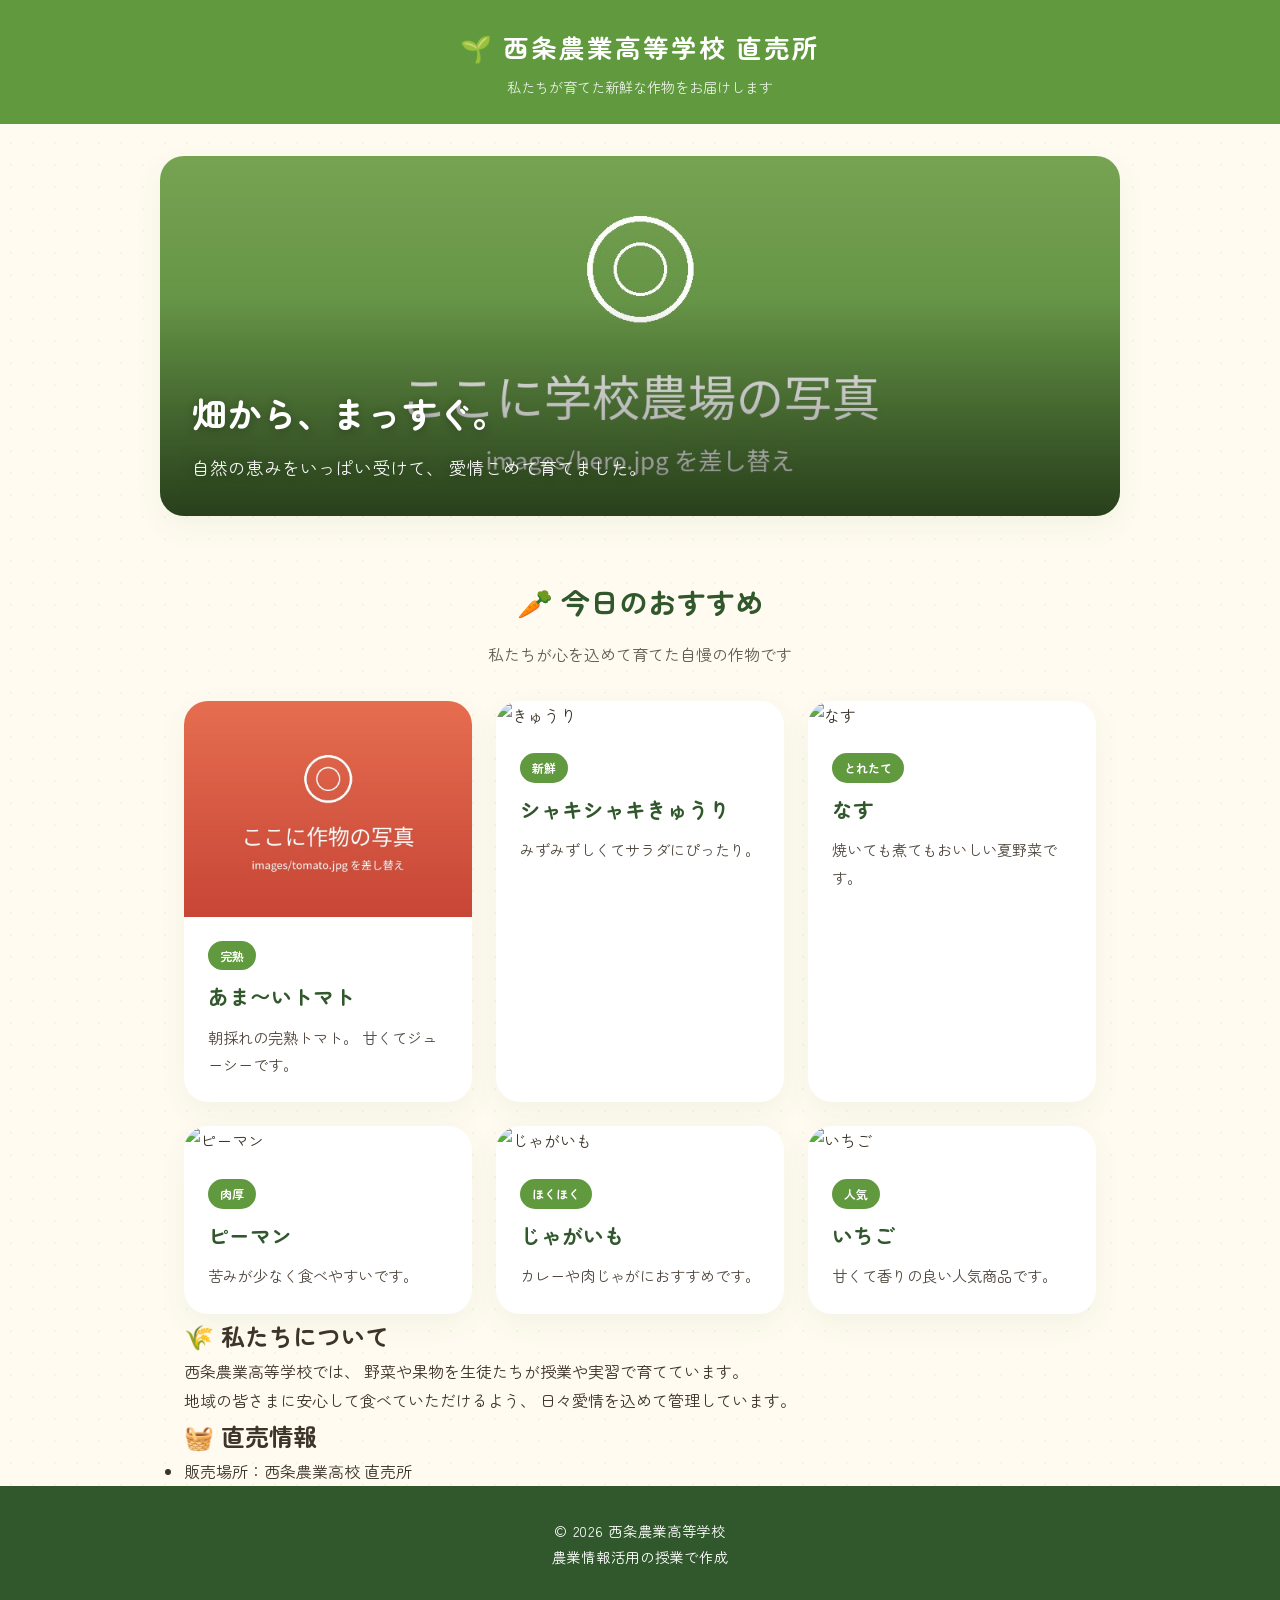
==== index.html @ 85a8e0b4 "Refactor index.html structure and content" ====
<!DOCTYPE html>
<html lang="ja">
<head>
  <meta charset="UTF-8">
  <meta name="viewport" content="width=device-width, initial-scale=1.0">
  <title>西条農業高校 直売所</title>

  <link rel="stylesheet" href="style.css">

  <link rel="preconnect" href="https://fonts.googleapis.com">
  <link rel="preconnect" href="https://fonts.gstatic.com" crossorigin>
  <link href="https://fonts.googleapis.com/css2?family=Zen+Maru+Gothic:wght@400;500;700&display=swap" rel="stylesheet">
</head>

<body>

  <!-- ヘッダー -->
  <header class="site-header">

    <div class="farm-name">
      🌱 西条農業高等学校 直売所
    </div>

    <div class="farm-sub">
      私たちが育てた新鮮な作物をお届けします
    </div>

  </header>

  <!-- ヒーロー画像 -->
  <section class="hero">

    <img src="images/hero.jpg" alt="西条農業高校の農場">

    <div class="hero-text">
      <h1>畑から、まっすぐ。</h1>

      <p>
        自然の恵みをいっぱい受けて、
        愛情こめて育てました。
      </p>
    </div>

  </section>

  <!-- メイン -->
  <main class="container">

    <h2 class="section-title">🥕 今日のおすすめ</h2>

    <p class="lead">
      私たちが心を込めて育てた自慢の作物です
    </p>

    <div class="card-grid">

      <!-- トマト -->
      <a class="card" href="tomato.html">

        <img src="images/tomato.jpg" alt="トマト">

        <div class="card-body">

          <span class="tag">完熟</span>

          <h3>あま〜いトマト</h3>

          <p>
            朝採れの完熟トマト。
            甘くてジューシーです。
          </p>

        </div>

      </a>

      <!-- きゅうり -->
      <a class="card" href="cucumber.html">

        <img src="images/cucumber.jpg" alt="きゅうり">

        <div class="card-body">

          <span class="tag">新鮮</span>

          <h3>シャキシャキきゅうり</h3>

          <p>
            みずみずしくてサラダにぴったり。
          </p>

        </div>

      </a>

      <!-- なす -->
      <a class="card" href="eggplant.html">

        <img src="images/eggplant.jpg" alt="なす">

        <div class="card-body">

          <span class="tag">とれたて</span>

          <h3>なす</h3>

          <p>
            焼いても煮てもおいしい夏野菜です。
          </p>

        </div>

      </a>

      <!-- ピーマン -->
      <a class="card" href="pepper.html">

        <img src="images/pepper.jpg" alt="ピーマン">

        <div class="card-body">

          <span class="tag">肉厚</span>

          <h3>ピーマン</h3>

          <p>
            苦みが少なく食べやすいです。
          </p>

        </div>

      </a>

      <!-- じゃがいも -->
      <a class="card" href="potato.html">

        <img src="images/potato.jpg" alt="じゃがいも">

        <div class="card-body">

          <span class="tag">ほくほく</span>

          <h3>じゃがいも</h3>

          <p>
            カレーや肉じゃがにおすすめです。
          </p>

        </div>

      </a>

      <!-- いちご -->
      <a class="card" href="strawberry.html">

        <img src="images/strawberry.jpg" alt="いちご">

        <div class="card-body">

          <span class="tag">人気</span>

          <h3>いちご</h3>

          <p>
            甘くて香りの良い人気商品です。
          </p>

        </div>

      </a>

    </div>

    <!-- 学校紹介 -->
    <section class="about">

      <h2>🌾 私たちについて</h2>

      <p>
        西条農業高等学校では、
        野菜や果物を生徒たちが授業や実習で育てています。
      </p>

      <p>
        地域の皆さまに安心して食べていただけるよう、
        日々愛情を込めて管理しています。
      </p>

    </section>

    <!-- 直売情報 -->
    <section class="info">

      <h2>🧺 直売情報</h2>

      <ul>
        <li>販売場所：西条農業高校 直売所</li>
      </ul>

    </section>

  </main>

  <!-- フッター -->
  <footer class="site-footer">

    © 2026 西条農業高等学校
    <br>
    農業情報活用の授業で作成

  </footer>

</body>
</html>
---- style.css ----
/* =========================================================
   style.css  ―― サイト全体の見た目を決めるファイル
   👤 担当：デザイン担当（　　　　　　　　）さん

   このファイルを編集すると、サイト全体の色や形が変わります。
   まずは下の「テーマカラー」の色コードを変えてみよう。
   色コードは #RRGGBB の形。https://www.color-sample.com/ などで探せます。
   ========================================================= */

/* ▼ テーマカラー（ここを変えると全ページの色が一気に変わる）✏️ */
:root {
  --color-bg:         #fffbf0;  /* 背景（たまご色・カスタードクリーム） */
  --color-green:      #60993e;  /* メイン（森の木々のような緑） */
  --color-green-dark: #31572c;  /* 濃い緑（深緑） */
  --color-accent:     #e85d04;  /* アクセント（完熟トマト・完熟かぼちゃ） */
  --color-ink:        #3d342a;  /* 文字の色（ビターチョコのような焦げ茶） */
  --color-card:       #ffffff;  /* カードの背景（白） */
  --radius:           24px;     /* 角の丸みを大きくしてさらに可愛く */
  --shadow:           0 10px 30px rgba(49, 87, 44, 0.06); /* 影 */
  --transition:       all 0.3s ease;
}

/* ▼ 全体設定（Google Fonts の Zen Maru Gothic を使用） */
* {
  margin: 0;
  padding: 0;
  box-sizing: border-box;
}

body {
  font-family: "Zen Maru Gothic", sans-serif;
  background-color: var(--color-bg);
  color: var(--color-ink);
  line-height: 1.8;
  /* 背景のドット模様 */
  background-image: radial-gradient(rgba(92,138,58,0.06) 1px, transparent 1px);
  background-size: 22px 22px;
  -webkit-font-smoothing: antialiased; /* 文字をクッキリ滑らかに */
}

img {
  max-width: 100%;
  height: auto;
  display: block;
}

a {
  text-decoration: none;
  color: inherit;
  transition: var(--transition);
}

/* 中身を中央にそろえる共通の箱 */
.container {
  max-width: 960px;
  margin: 0 auto;
  padding: 0 24px; /* スマホでの端の余白を少し確保 */
}

/* =========================================================
   ヘッダー（全ページ共通の上の帯）
   ========================================================= */
.site-header {
  background-color: var(--color-green);
  color: #fff;
  padding: 24px; /* 上下を少し広げてゆったりと */
  text-align: center;
}

.site-header .farm-name {
  font-size: 1.6rem; /* 少し大きく */
  font-weight: 700;
  letter-spacing: 0.08em;
}

.site-header .farm-sub {
  font-size: 0.9rem;
  opacity: 0.85;
  margin-top: 4px;
}

/* =========================================================
   トップページの「ヒーロー」（一番上の大きな写真）
   ========================================================= */
.hero {
  position: relative;
  margin: 32px auto;
  max-width: 960px;
  border-radius: var(--radius);
  overflow: hidden;
  box-shadow: var(--shadow);
}

/* 画像の上にうっすら暗いグラデーションを重ねて文字を読みやすくする */
.hero::after {
  content: "";
  position: absolute;
  top: 0;
  left: 0;
  width: 100%;
  height: 100%;
  background: linear-gradient(transparent 40%, rgba(0, 0, 0, 0.5));
  pointer-events: none;
}

.hero img {
  width: 100%;
  height: 360px; /* 少し高くしてダイナミックに */
  object-fit: cover;
}

.hero .hero-text {
  position: absolute;
  left: 32px;
  bottom: 32px;
  color: #fff;
  z-index: 1; /* グラデーションより手前に */
  text-shadow: 0 2px 10px rgba(0, 0, 0, 0.3);
}

.hero .hero-text h1 {
  font-size: 2.2rem;
  font-weight: 700;
}

.hero .hero-text p {
  font-size: 1.1rem;
  margin-top: 8px;
  opacity: 0.95;
}

/* =========================================================
   セクションの見出し・導入文
   ========================================================= */
.section-title {
  text-align: center;
  color: var(--color-green-dark);
  font-size: 1.8rem;
  font-weight: 700;
  margin-top: 60px;
  margin-bottom: 12px;
  display: flex;
  align-items: center;
  justify-content: center;
  gap: 8px;
}

.lead {
  text-align: center;
  color: var(--color-ink);
  opacity: 0.8;
  margin-bottom: 32px;
  font-size: 1rem;
}

/* =========================================================
   農産物のカードグリッド（ここから新しく追加）
   ========================================================= */
.products-section {
  margin-bottom: 60px;
}

.card-grid {
  display: grid;
  grid-template-columns: repeat(auto-fit, minmax(280px, 1fr));
  gap: 24px;
}

.card {
  background-color: var(--color-card);
  border-radius: var(--radius);
  overflow: hidden;
  box-shadow: var(--shadow);
  display: flex;
  flex-direction: column;
}

/* マウスを乗せたらフワッと浮き上がって、画像が少し大きくなる */
.card:hover {
  transform: translateY(-6px);
  box-shadow: 0 15px 35px rgba(49, 87, 44, 0.12);
}

.card-img-wrapper {
  height: 200px;
  overflow: hidden;
  background-color: #e2e8f0;
}

.card-img-wrapper img {
  width: 100%;
  height: 100%;
  object-fit: cover;
  transition: var(--transition);
}

.card:hover .card-img-wrapper img {
  transform: scale(1.05);
}

.card-body {
  padding: 24px;
  display: flex;
  flex-direction: column;
  flex-grow: 1;
}

.card-body h3 {
  font-size: 1.3rem;
  color: var(--color-green-dark);
  margin: 8px 0;
  font-weight: 700;
}

.card-body p {
  font-size: 0.95rem;
  color: var(--color-ink);
  opacity: 0.9;
  flex-grow: 1;
}

/* タグ（人気商品・朝採れ・数量限定） */
.tag {
  display: inline-block;
  align-self: flex-start;
  padding: 4px 12px;
  font-size: 0.75rem;
  font-weight: 700;
  border-radius: 50px;
  color: #fff;
  background-color: var(--color-green);
}

/* 特定のタグの色を変えたい場合の設定 */
.tag-popular { background-color: var(--color-accent); }
.tag-fresh { background-color: #2a9d8f; }
.tag-limited { background-color: #e9c46a; color: #3d342a; }

/* =========================================================
   学校紹介セクション
   ========================================================= */
.about-section {
  background-color: var(--color-card);
  padding: 40px;
  border-radius: var(--radius);
  box-shadow: var(--shadow);
  margin-bottom: 60px;
  border: 2px solid rgba(96, 153, 62, 0.15); /* うっすら緑の枠線 */
}

.about-content p {
  margin-bottom: 16px;
  font-size: 1.05rem;
}

.about-content p:last-child {
  margin-bottom: 0;
}

/* =========================================================
   お知らせセクション
   ========================================================= */
.news-section {
  margin-bottom: 80px;
}

.news-list {
  list-style: none;
  background-color: var(--color-card);
  border-radius: var(--radius);
  padding: 8px 24px;
  box-shadow: var(--shadow);
}

.news-list li {
  padding: 16px 0;
  border-bottom: 1px dashed rgba(92,138,58,0.2);
  display: flex;
  align-items: center;
}

.news-list li:last-child {
  border-bottom: none;
}

.news-date {
  font-weight: 700;
  color: var(--color-green);
  margin-right: 24px;
  min-width: 100px;
}

/* =========================================================
   フッター（一番下の帯）
   ========================================================= */
.site-footer {
  background-color: var(--color-green-dark);
  color: #fff;
  text-align: center;
  padding: 32px 24px;
  font-size: 0.9rem;
  letter-spacing: 0.05em;
}

/* =========================================================
   スマートフォン用の表示調整（レスポンシブ）
   ========================================================= */
@media (max-width: 768px) {
  .container {
    padding: 0 16px;
  }
  
  .hero {
    margin: 16px;
    border-radius: 16px;
  }
  
  .hero img {
    height: 240px; /* スマホでは写真を少し低く */
  }
  
  .hero .hero-text {
    left: 20px;
    bottom: 20px;
  }
  
  .hero .hero-text h1 {
    font-size: 1.5rem;
  }
  
  .hero .hero-text p {
    font-size: 0.9rem;
  }

  .section-title {
    font-size: 1.5rem;
    margin-top: 40px;
  }

  .about-section {
    padding: 24px;
    margin-left: 16px;
    margin-right: 16px;
  }

  .news-list {
    margin-left: 16px;
    margin-right: 16px;
  }

  .news-list li {
    flex-direction: column;
    align-items: flex-start;
    gap: 4px;
  }
}
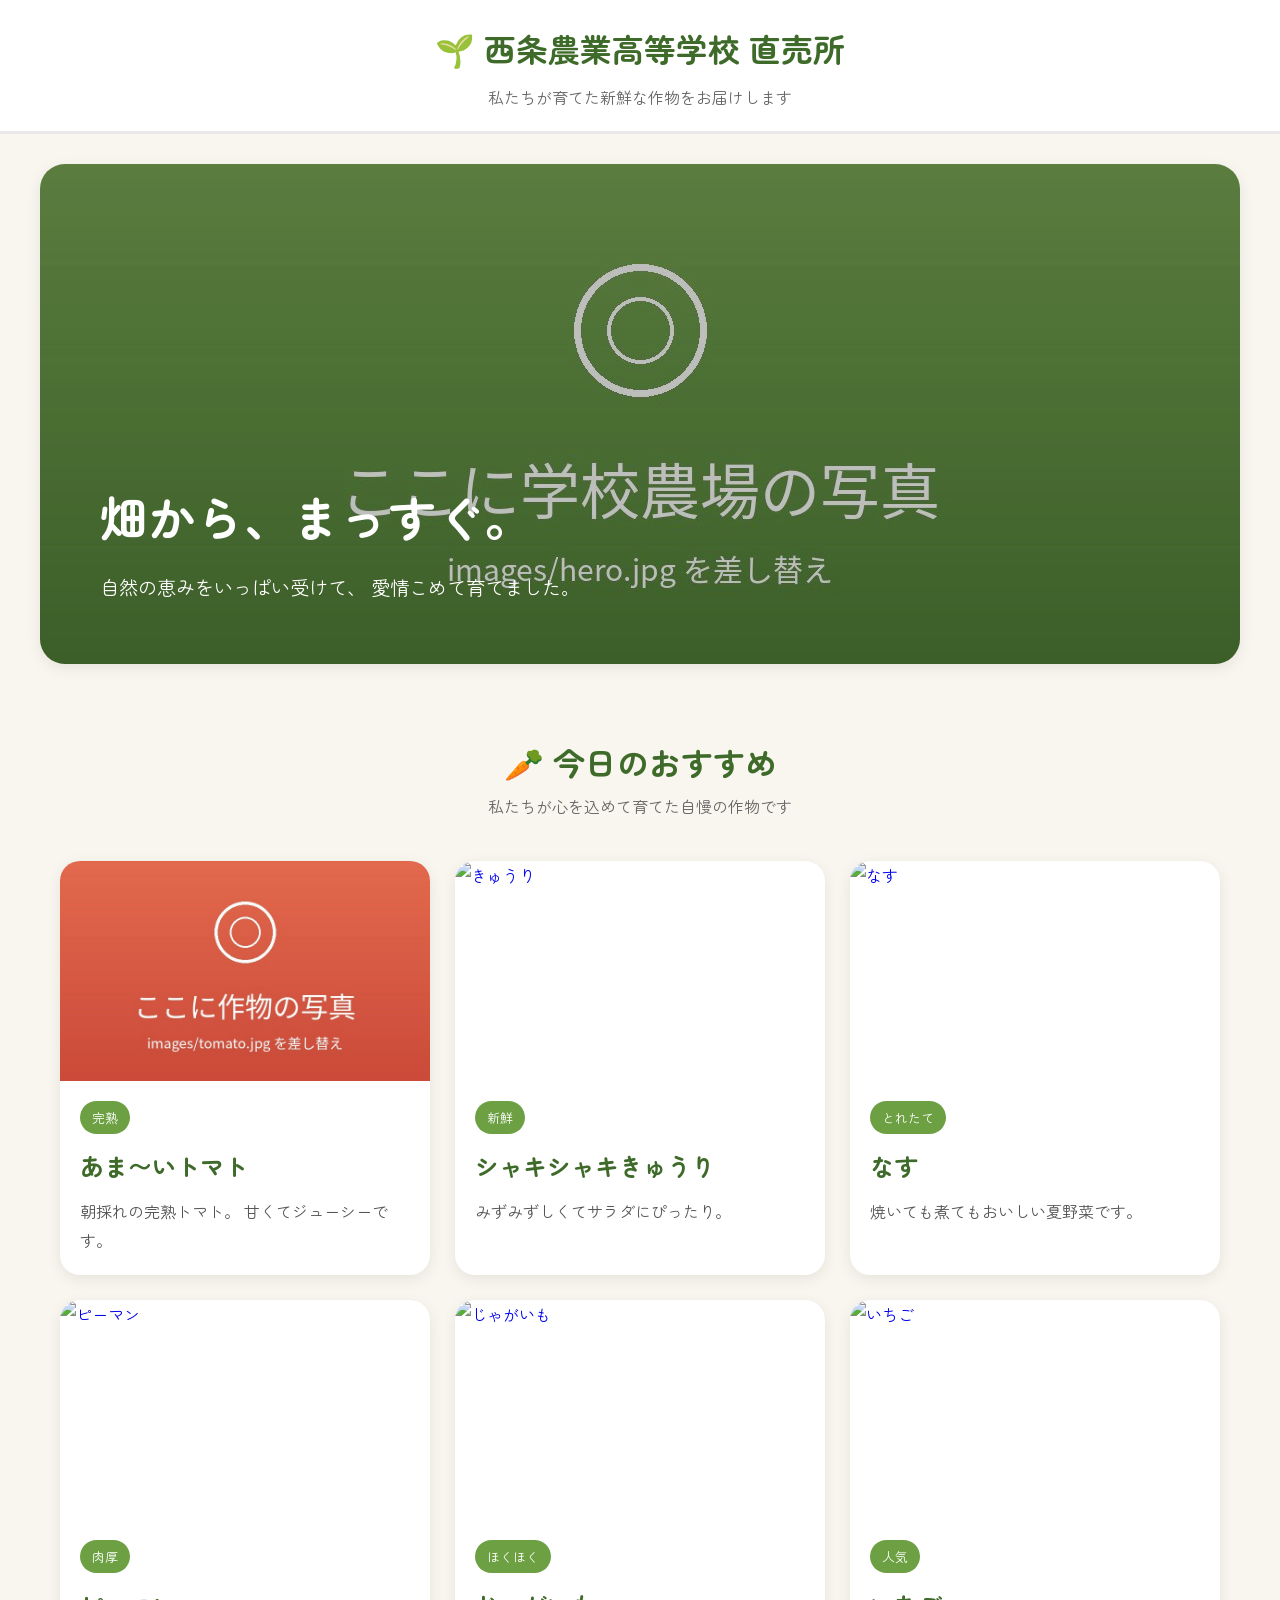
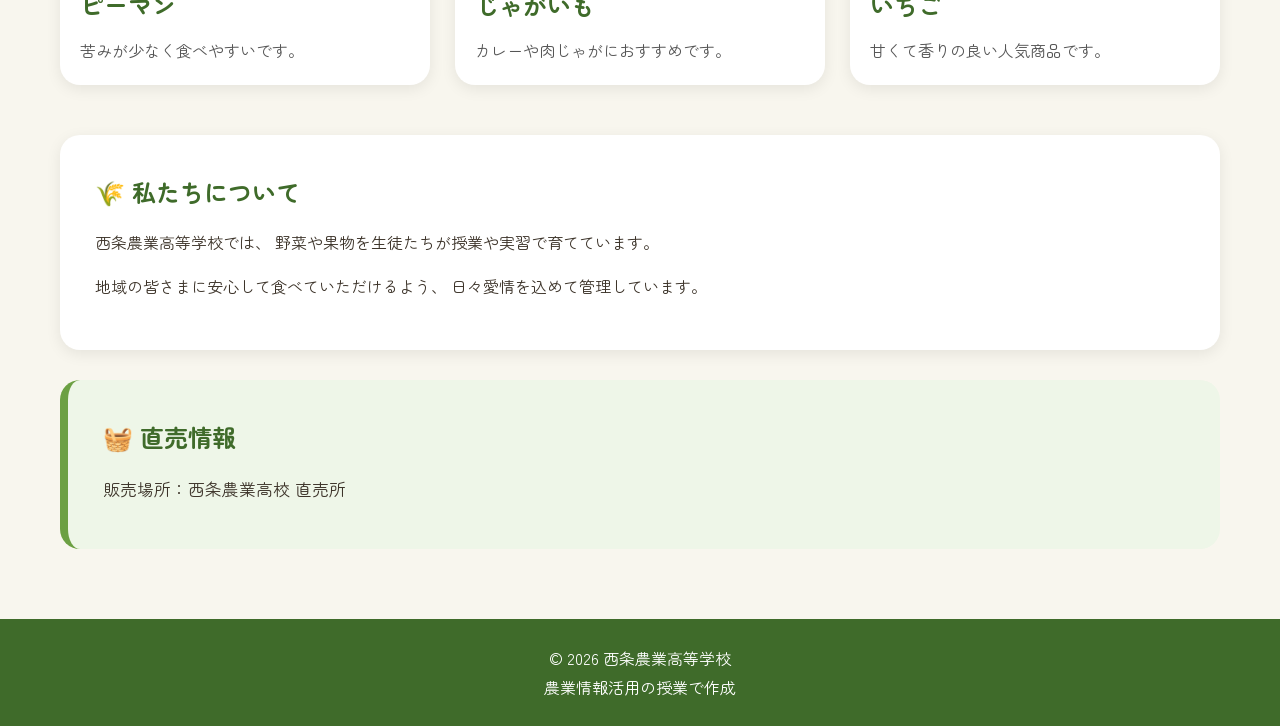
==== commit 5a07039d: "Update index.html" ====
--- a/index.html
+++ b/index.html
@@ -77,7 +77,7 @@
       <!-- きゅうり -->
       <a class="card" href="cucumber.html">
 
-        <img src="images/cucumber.jpg" alt="きゅうり">
+        <img src="images/360_F_128432315_xpfo5j64y8rA6wfZYfwSVcJG9TXEHGc4" alt="きゅうり">
 
         <div class="card-body">
 
--- a/style.css
+++ b/style.css
@@ -1,356 +1,317 @@
-/* =========================================================
-   style.css  ―― サイト全体の見た目を決めるファイル
-   👤 担当：デザイン担当（　　　　　　　　）さん
-
-   このファイルを編集すると、サイト全体の色や形が変わります。
-   まずは下の「テーマカラー」の色コードを変えてみよう。
-   色コードは #RRGGBB の形。https://www.color-sample.com/ などで探せます。
-   ========================================================= */
-
-/* ▼ テーマカラー（ここを変えると全ページの色が一気に変わる）✏️ */
-:root {
-  --color-bg:         #fffbf0;  /* 背景（たまご色・カスタードクリーム） */
-  --color-green:      #60993e;  /* メイン（森の木々のような緑） */
-  --color-green-dark: #31572c;  /* 濃い緑（深緑） */
-  --color-accent:     #e85d04;  /* アクセント（完熟トマト・完熟かぼちゃ） */
-  --color-ink:        #3d342a;  /* 文字の色（ビターチョコのような焦げ茶） */
-  --color-card:       #ffffff;  /* カードの背景（白） */
-  --radius:           24px;     /* 角の丸みを大きくしてさらに可愛く */
-  --shadow:           0 10px 30px rgba(49, 87, 44, 0.06); /* 影 */
-  --transition:       all 0.3s ease;
-}
-
-/* ▼ 全体設定（Google Fonts の Zen Maru Gothic を使用） */
-* {
-  margin: 0;
-  padding: 0;
-  box-sizing: border-box;
-}
-
-body {
-  font-family: "Zen Maru Gothic", sans-serif;
-  background-color: var(--color-bg);
-  color: var(--color-ink);
-  line-height: 1.8;
-  /* 背景のドット模様 */
-  background-image: radial-gradient(rgba(92,138,58,0.06) 1px, transparent 1px);
-  background-size: 22px 22px;
-  -webkit-font-smoothing: antialiased; /* 文字をクッキリ滑らかに */
-}
-
-img {
-  max-width: 100%;
-  height: auto;
-  display: block;
-}
-
-a {
-  text-decoration: none;
-  color: inherit;
-  transition: var(--transition);
-}
-
-/* 中身を中央にそろえる共通の箱 */
-.container {
-  max-width: 960px;
-  margin: 0 auto;
-  padding: 0 24px; /* スマホでの端の余白を少し確保 */
-}
-
-/* =========================================================
-   ヘッダー（全ページ共通の上の帯）
-   ========================================================= */
-.site-header {
-  background-color: var(--color-green);
-  color: #fff;
-  padding: 24px; /* 上下を少し広げてゆったりと */
-  text-align: center;
-}
-
-.site-header .farm-name {
-  font-size: 1.6rem; /* 少し大きく */
-  font-weight: 700;
-  letter-spacing: 0.08em;
-}
-
-.site-header .farm-sub {
-  font-size: 0.9rem;
-  opacity: 0.85;
-  margin-top: 4px;
-}
-
-/* =========================================================
-   トップページの「ヒーロー」（一番上の大きな写真）
-   ========================================================= */
-.hero {
-  position: relative;
-  margin: 32px auto;
-  max-width: 960px;
-  border-radius: var(--radius);
-  overflow: hidden;
-  box-shadow: var(--shadow);
-}
-
-/* 画像の上にうっすら暗いグラデーションを重ねて文字を読みやすくする */
-.hero::after {
-  content: "";
-  position: absolute;
-  top: 0;
-  left: 0;
-  width: 100%;
-  height: 100%;
-  background: linear-gradient(transparent 40%, rgba(0, 0, 0, 0.5));
-  pointer-events: none;
-}
-
-.hero img {
-  width: 100%;
-  height: 360px; /* 少し高くしてダイナミックに */
-  object-fit: cover;
-}
-
-.hero .hero-text {
-  position: absolute;
-  left: 32px;
-  bottom: 32px;
-  color: #fff;
-  z-index: 1; /* グラデーションより手前に */
-  text-shadow: 0 2px 10px rgba(0, 0, 0, 0.3);
-}
-
-.hero .hero-text h1 {
-  font-size: 2.2rem;
-  font-weight: 700;
-}
-
-.hero .hero-text p {
-  font-size: 1.1rem;
-  margin-top: 8px;
-  opacity: 0.95;
-}
-
-/* =========================================================
-   セクションの見出し・導入文
-   ========================================================= */
-.section-title {
-  text-align: center;
-  color: var(--color-green-dark);
-  font-size: 1.8rem;
-  font-weight: 700;
-  margin-top: 60px;
-  margin-bottom: 12px;
-  display: flex;
-  align-items: center;
-  justify-content: center;
-  gap: 8px;
-}
-
-.lead {
-  text-align: center;
-  color: var(--color-ink);
-  opacity: 0.8;
-  margin-bottom: 32px;
-  font-size: 1rem;
-}
-
-/* =========================================================
-   農産物のカードグリッド（ここから新しく追加）
-   ========================================================= */
-.products-section {
-  margin-bottom: 60px;
-}
-
-.card-grid {
-  display: grid;
-  grid-template-columns: repeat(auto-fit, minmax(280px, 1fr));
-  gap: 24px;
-}
-
-.card {
-  background-color: var(--color-card);
-  border-radius: var(--radius);
-  overflow: hidden;
-  box-shadow: var(--shadow);
-  display: flex;
-  flex-direction: column;
-}
-
-/* マウスを乗せたらフワッと浮き上がって、画像が少し大きくなる */
-.card:hover {
-  transform: translateY(-6px);
-  box-shadow: 0 15px 35px rgba(49, 87, 44, 0.12);
-}
-
-.card-img-wrapper {
-  height: 200px;
-  overflow: hidden;
-  background-color: #e2e8f0;
-}
-
-.card-img-wrapper img {
-  width: 100%;
-  height: 100%;
-  object-fit: cover;
-  transition: var(--transition);
-}
-
-.card:hover .card-img-wrapper img {
-  transform: scale(1.05);
-}
-
-.card-body {
-  padding: 24px;
-  display: flex;
-  flex-direction: column;
-  flex-grow: 1;
-}
-
-.card-body h3 {
-  font-size: 1.3rem;
-  color: var(--color-green-dark);
-  margin: 8px 0;
-  font-weight: 700;
-}
-
-.card-body p {
-  font-size: 0.95rem;
-  color: var(--color-ink);
-  opacity: 0.9;
-  flex-grow: 1;
-}
-
-/* タグ（人気商品・朝採れ・数量限定） */
-.tag {
-  display: inline-block;
-  align-self: flex-start;
-  padding: 4px 12px;
-  font-size: 0.75rem;
-  font-weight: 700;
-  border-radius: 50px;
-  color: #fff;
-  background-color: var(--color-green);
-}
-
-/* 特定のタグの色を変えたい場合の設定 */
-.tag-popular { background-color: var(--color-accent); }
-.tag-fresh { background-color: #2a9d8f; }
-.tag-limited { background-color: #e9c46a; color: #3d342a; }
-
-/* =========================================================
-   学校紹介セクション
-   ========================================================= */
-.about-section {
-  background-color: var(--color-card);
-  padding: 40px;
-  border-radius: var(--radius);
-  box-shadow: var(--shadow);
-  margin-bottom: 60px;
-  border: 2px solid rgba(96, 153, 62, 0.15); /* うっすら緑の枠線 */
-}
-
-.about-content p {
-  margin-bottom: 16px;
-  font-size: 1.05rem;
-}
-
-.about-content p:last-child {
-  margin-bottom: 0;
-}
-
-/* =========================================================
-   お知らせセクション
-   ========================================================= */
-.news-section {
-  margin-bottom: 80px;
-}
-
-.news-list {
-  list-style: none;
-  background-color: var(--color-card);
-  border-radius: var(--radius);
-  padding: 8px 24px;
-  box-shadow: var(--shadow);
-}
-
-.news-list li {
-  padding: 16px 0;
-  border-bottom: 1px dashed rgba(92,138,58,0.2);
-  display: flex;
-  align-items: center;
-}
-
-.news-list li:last-child {
-  border-bottom: none;
-}
-
-.news-date {
-  font-weight: 700;
-  color: var(--color-green);
-  margin-right: 24px;
-  min-width: 100px;
-}
-
-/* =========================================================
-   フッター（一番下の帯）
-   ========================================================= */
-.site-footer {
-  background-color: var(--color-green-dark);
-  color: #fff;
-  text-align: center;
-  padding: 32px 24px;
-  font-size: 0.9rem;
-  letter-spacing: 0.05em;
-}
-
-/* =========================================================
-   スマートフォン用の表示調整（レスポンシブ）
-   ========================================================= */
-@media (max-width: 768px) {
-  .container {
-    padding: 0 16px;
-  }
-  
-  .hero {
-    margin: 16px;
-    border-radius: 16px;
-  }
-  
-  .hero img {
-    height: 240px; /* スマホでは写真を少し低く */
-  }
-  
-  .hero .hero-text {
-    left: 20px;
-    bottom: 20px;
-  }
-  
-  .hero .hero-text h1 {
-    font-size: 1.5rem;
-  }
-  
-  .hero .hero-text p {
-    font-size: 0.9rem;
-  }
-
-  .section-title {
-    font-size: 1.5rem;
-    margin-top: 40px;
-  }
-
-  .about-section {
-    padding: 24px;
-    margin-left: 16px;
-    margin-right: 16px;
-  }
-
-  .news-list {
-    margin-left: 16px;
-    margin-right: 16px;
-  }
-
-  .news-list li {
-    flex-direction: column;
-    align-items: flex-start;
-    gap: 4px;
-  }
-}
+/* ==================================================
+   西条農業高校 直売所
+================================================== */
+
+:root{
+  --green:#6ca043;
+  --dark-green:#3f6b2a;
+  --light:#f8f6ee;
+  --card:#ffffff;
+  --accent:#f4f0e2;
+
+  --radius:20px;
+  --shadow:0 4px 15px rgba(0,0,0,.08);
+}
+
+*{
+  margin:0;
+  padding:0;
+  box-sizing:border-box;
+}
+
+body{
+  font-family:"Zen Maru Gothic",sans-serif;
+  background:var(--light);
+  color:#3d342a;
+  line-height:1.8;
+}
+
+img{
+  max-width:100%;
+  display:block;
+}
+
+a{
+  text-decoration:none;
+}
+
+/* ==================================================
+   ヘッダー
+================================================== */
+
+.site-header{
+  background:white;
+  text-align:center;
+  padding:20px;
+  border-bottom:3px solid #e8e8e8;
+}
+
+.farm-name{
+  font-size:2rem;
+  font-weight:700;
+  color:var(--dark-green);
+}
+
+.farm-sub{
+  margin-top:5px;
+  color:#666;
+}
+
+/* ==================================================
+   ヒーロー
+================================================== */
+
+.hero{
+  position:relative;
+  max-width:1200px;
+  margin:30px auto;
+  border-radius:25px;
+  overflow:hidden;
+  box-shadow:var(--shadow);
+}
+
+.hero img{
+  width:100%;
+  height:500px;
+  object-fit:cover;
+}
+
+.hero::before{
+  content:"";
+  position:absolute;
+  inset:0;
+  background:rgba(0,0,0,.25);
+}
+
+.hero-text{
+  position:absolute;
+  left:60px;
+  bottom:60px;
+  color:white;
+  z-index:2;
+}
+
+.hero-text h1{
+  font-size:3rem;
+  margin-bottom:10px;
+}
+
+.hero-text p{
+  font-size:1.2rem;
+}
+
+/* ==================================================
+   共通
+================================================== */
+
+.container{
+  max-width:1200px;
+  margin:auto;
+  padding:20px;
+}
+
+.section-title{
+  text-align:center;
+  color:var(--dark-green);
+  font-size:2rem;
+  margin-top:20px;
+}
+
+.lead{
+  text-align:center;
+  margin-bottom:40px;
+  color:#666;
+}
+
+/* ==================================================
+   カード
+================================================== */
+
+.card-grid{
+  display:grid;
+  grid-template-columns:repeat(auto-fit,minmax(300px,1fr));
+  gap:25px;
+}
+
+.card{
+  background:var(--card);
+  border-radius:20px;
+  overflow:hidden;
+  box-shadow:var(--shadow);
+  transition:.3s;
+}
+
+.card:hover{
+  transform:translateY(-6px);
+}
+
+.card img{
+  height:220px;
+  width:100%;
+  object-fit:cover;
+}
+
+.card-body{
+  padding:20px;
+}
+
+.tag{
+  display:inline-block;
+  background:var(--green);
+  color:white;
+  padding:5px 12px;
+  border-radius:30px;
+  font-size:.8rem;
+  margin-bottom:10px;
+}
+
+.card h3{
+  color:var(--dark-green);
+  font-size:1.5rem;
+  margin-bottom:10px;
+}
+
+.card p{
+  color:#555;
+}
+
+/* ==================================================
+   学校紹介
+================================================== */
+
+.about{
+  background:white;
+  margin-top:50px;
+  padding:35px;
+  border-radius:20px;
+  box-shadow:var(--shadow);
+}
+
+.about h2{
+  color:var(--dark-green);
+  margin-bottom:15px;
+}
+
+.about p{
+  margin-bottom:15px;
+}
+
+/* ==================================================
+   直売情報
+================================================== */
+
+.info{
+  background:#eef6e8;
+  margin-top:30px;
+  padding:35px;
+  border-radius:20px;
+  border-left:8px solid var(--green);
+}
+
+.info h2{
+  color:var(--dark-green);
+  margin-bottom:15px;
+}
+
+.info ul{
+  list-style:none;
+}
+
+.info li{
+  margin-bottom:10px;
+  font-size:1.05rem;
+}
+
+/* ==================================================
+   野菜紹介ページ
+================================================== */
+
+.product{
+  background:white;
+  padding:40px;
+  margin:40px auto;
+  border-radius:20px;
+  box-shadow:var(--shadow);
+}
+
+.product img{
+  width:100%;
+  max-height:500px;
+  object-fit:cover;
+  border-radius:15px;
+  margin-bottom:20px;
+}
+
+.product h1{
+  color:var(--dark-green);
+  margin-bottom:15px;
+}
+
+.product h2{
+  color:var(--green);
+  margin-top:25px;
+  margin-bottom:10px;
+}
+
+.product ul{
+  margin-left:25px;
+}
+
+.product li{
+  margin-bottom:5px;
+}
+
+.back-btn{
+  display:inline-block;
+  margin-top:25px;
+  background:var(--green);
+  color:white;
+  padding:12px 20px;
+  border-radius:10px;
+  transition:.3s;
+}
+
+.back-btn:hover{
+  background:var(--dark-green);
+}
+
+/* ==================================================
+   フッター
+================================================== */
+
+.site-footer{
+  background:var(--dark-green);
+  color:white;
+  text-align:center;
+  padding:25px;
+  margin-top:50px;
+}
+
+/* ==================================================
+   スマホ
+================================================== */
+
+@media(max-width:768px){
+
+  .hero img{
+    height:300px;
+  }
+
+  .hero-text{
+    left:20px;
+    bottom:20px;
+  }
+
+  .hero-text h1{
+    font-size:2rem;
+  }
+
+  .farm-name{
+    font-size:1.5rem;
+  }
+
+  .product{
+    padding:20px;
+  }
+
+}
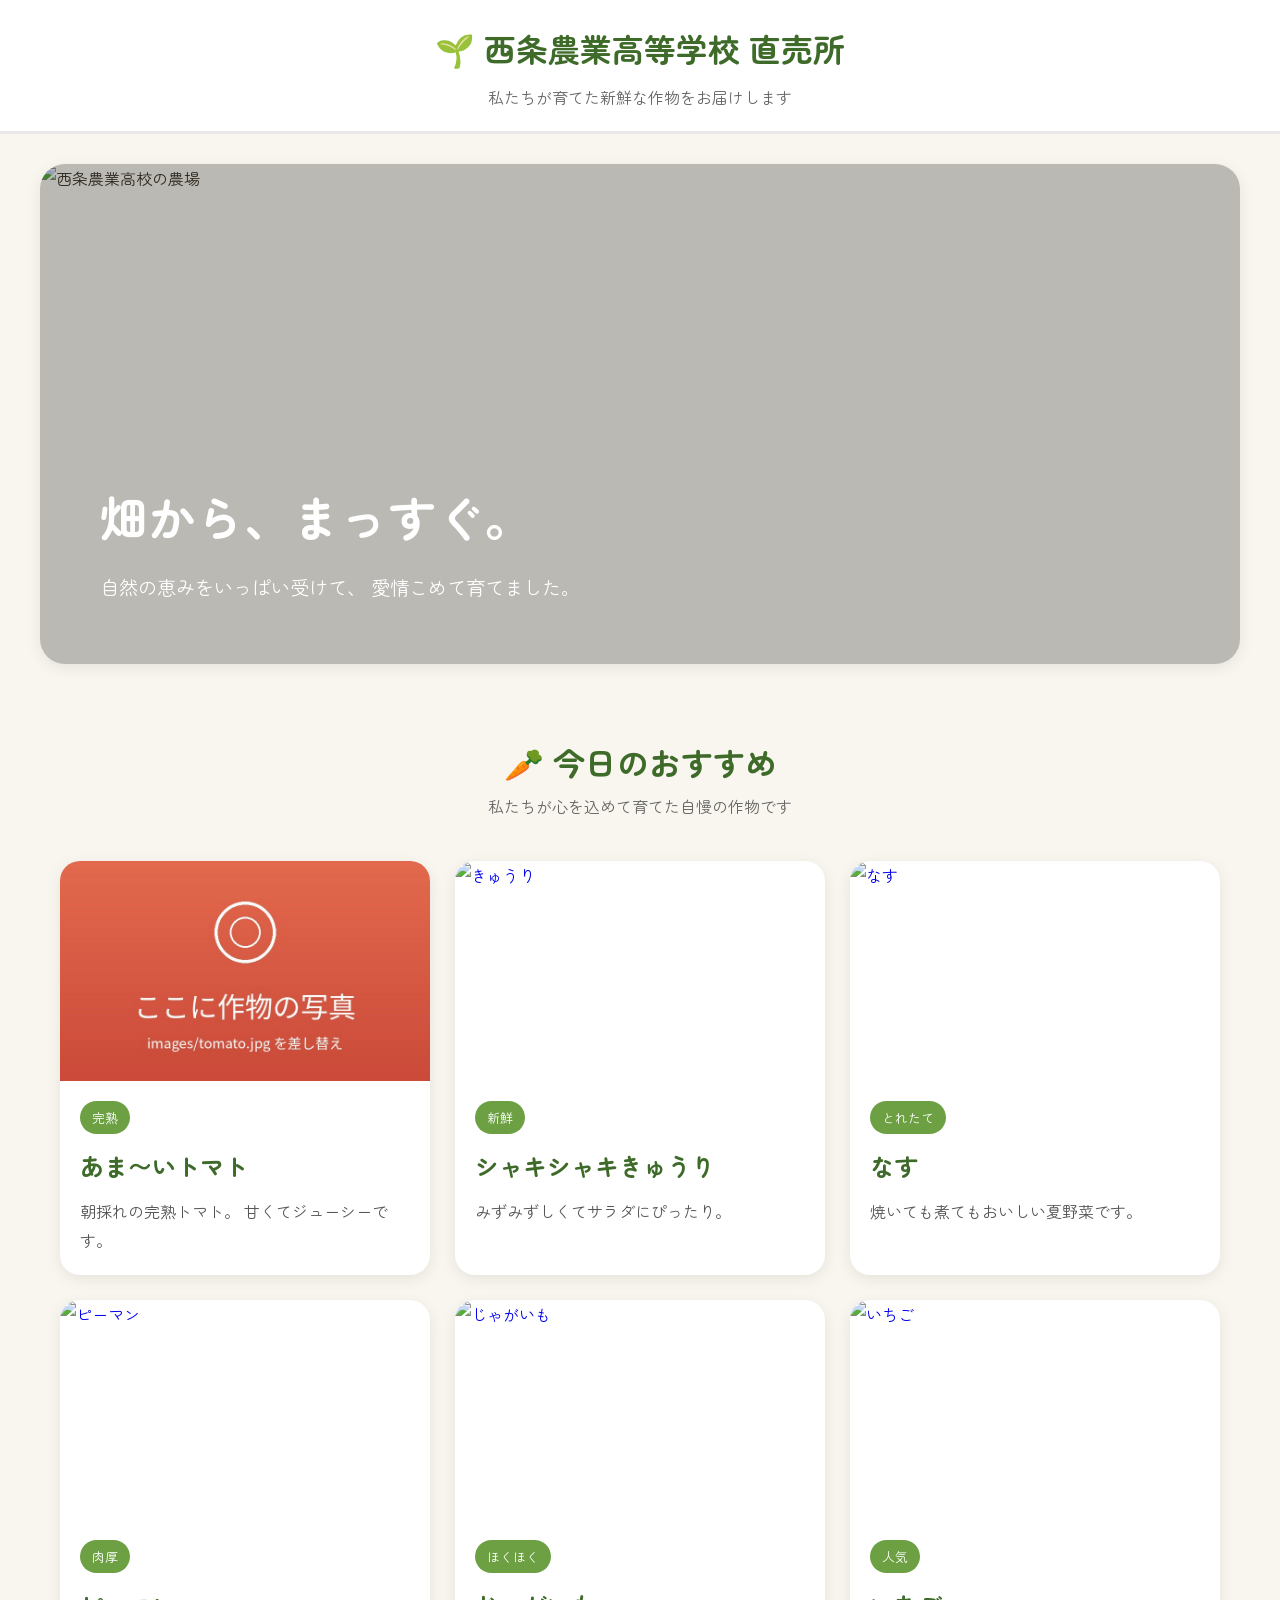
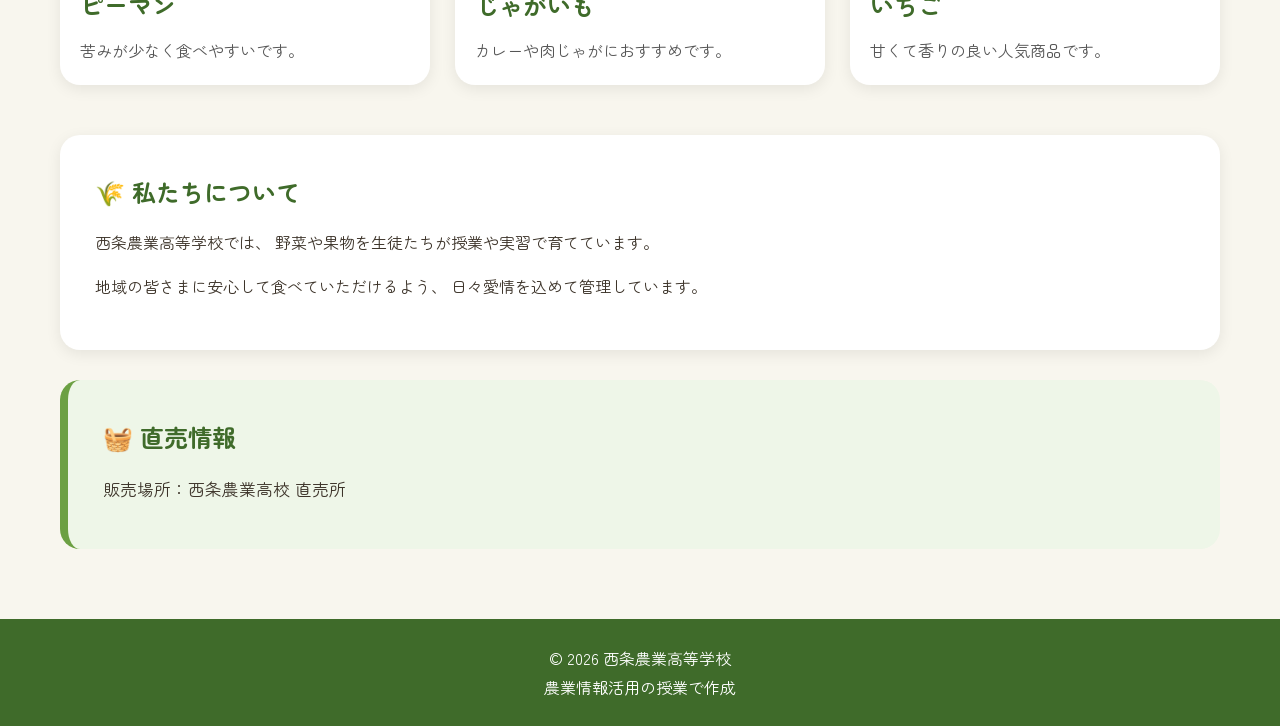
==== commit dc011f95: "Update hero image source in index.html" ====
--- a/index.html
+++ b/index.html
@@ -30,7 +30,7 @@
   <!-- ヒーロー画像 -->
   <section class="hero">
 
-    <img src="images/hero.jpg" alt="西条農業高校の農場">
+    <img src="https://pbs.twimg.com/profile_images/1183914312215093248/q272apUn.jpg" alt="西条農業高校の農場">
 
     <div class="hero-text">
       <h1>畑から、まっすぐ。</h1>
@@ -77,7 +77,7 @@
       <!-- きゅうり -->
       <a class="card" href="cucumber.html">
 
-        <img src="images/360_F_128432315_xpfo5j64y8rA6wfZYfwSVcJG9TXEHGc4" alt="きゅうり">
+       <img src="360_F_128432315_xpfo5j64y8rA6wfZYfwSVcJG9TXEHGc4.jpg" alt="きゅうり">
 
         <div class="card-body">
 
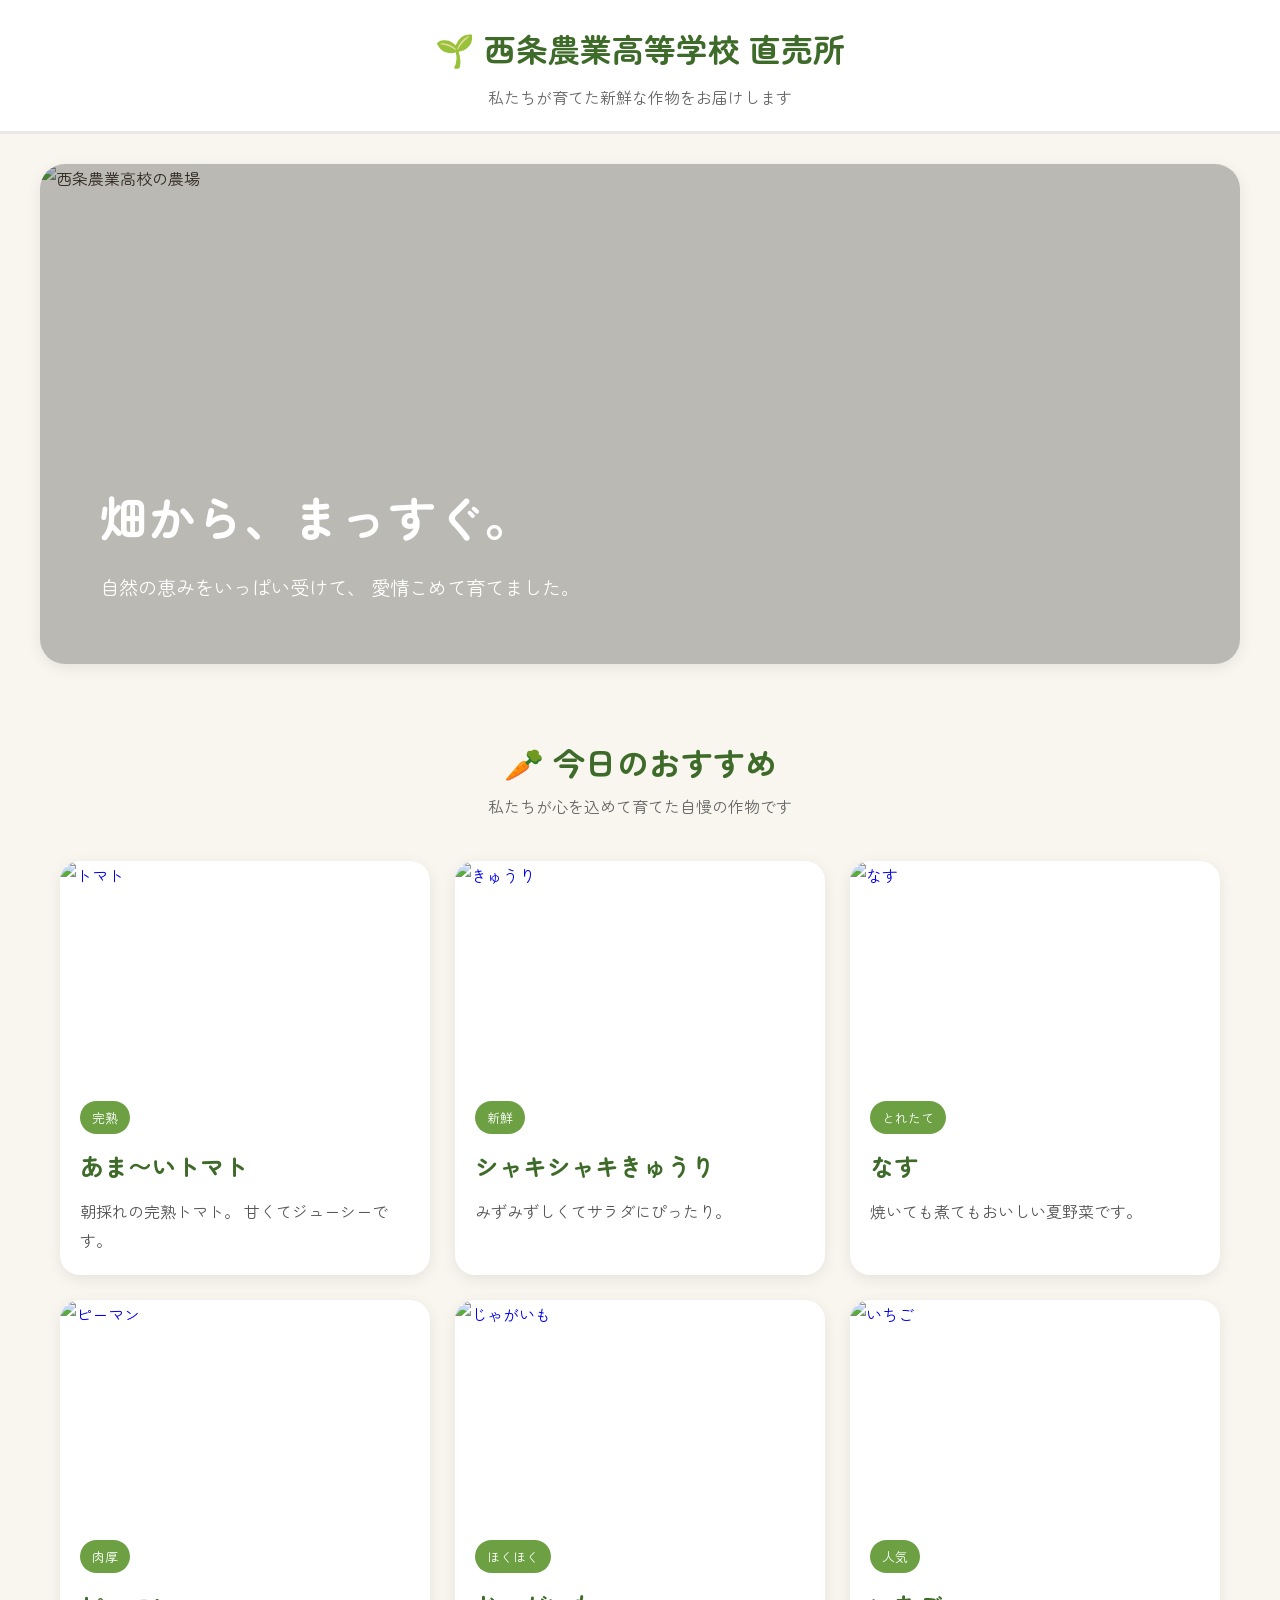
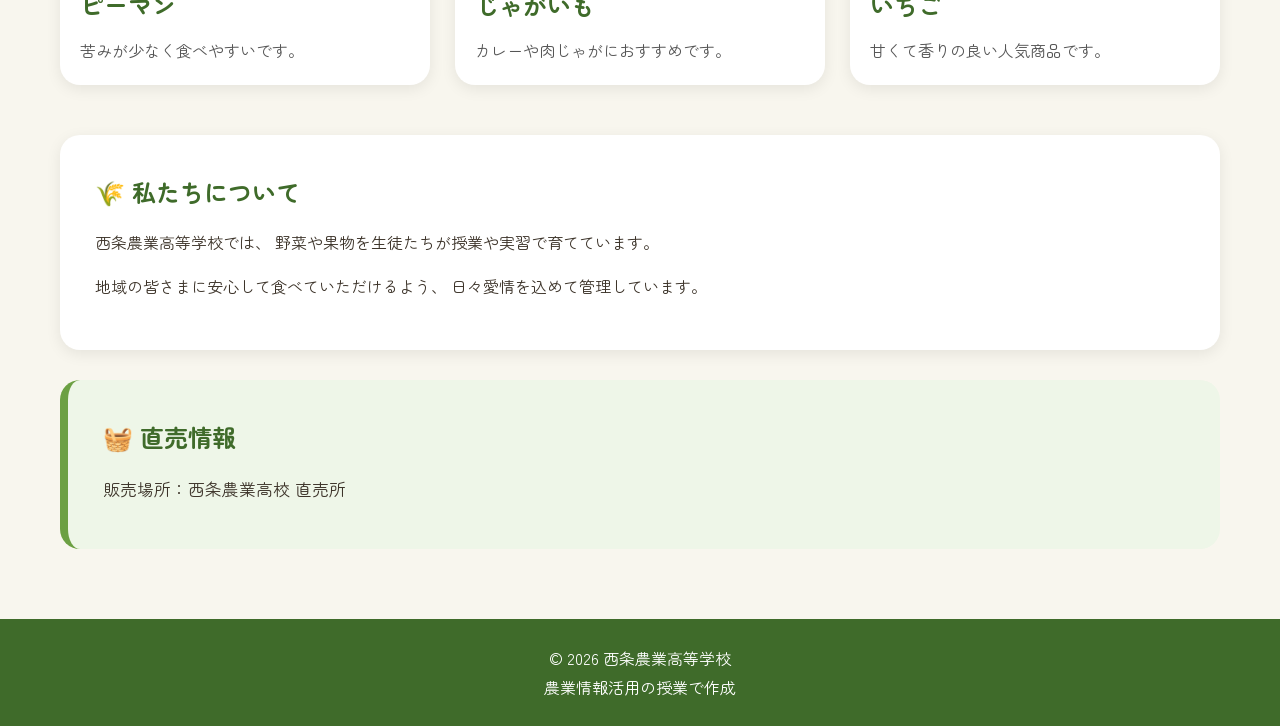
==== commit 354833b0: "Update image sources for vegetable cards" ====
--- a/index.html
+++ b/index.html
@@ -57,7 +57,7 @@
       <!-- トマト -->
       <a class="card" href="tomato.html">
 
-        <img src="images/tomato.jpg" alt="トマト">
+        <img src="https://www.noukaweb.com/assets/uploads/2020/05/tomatoes-1561565_1920-1024x756.jpg" alt="トマト">
 
         <div class="card-body">
 
@@ -77,7 +77,7 @@
       <!-- きゅうり -->
       <a class="card" href="cucumber.html">
 
-       <img src="360_F_128432315_xpfo5j64y8rA6wfZYfwSVcJG9TXEHGc4.jpg" alt="きゅうり">
+       <img src="https://ymmfarm.com/wp-content/uploads/2024/01/cucumber-harvest.jpg" alt="きゅうり">
 
         <div class="card-body">
 
@@ -96,7 +96,7 @@
       <!-- なす -->
       <a class="card" href="eggplant.html">
 
-        <img src="images/eggplant.jpg" alt="なす">
+        <img src="https://www.buchiuma-y.net/know/brand/img/n_tamage1.jpg" alt="なす">
 
         <div class="card-body">
 
@@ -115,7 +115,7 @@
       <!-- ピーマン -->
       <a class="card" href="pepper.html">
 
-        <img src="images/pepper.jpg" alt="ピーマン">
+        <img src="https://yuime.jp/image/27379249_s-NB28G7liRb.jpg" alt="ピーマン">
 
         <div class="card-body">
 
@@ -134,7 +134,7 @@
       <!-- じゃがいも -->
       <a class="card" href="potato.html">
 
-        <img src="images/potato.jpg" alt="じゃがいも">
+        <img src="https://www.shuminoengei.jp/s3_img/tn/thumb/img_cache_tn_engei_003162_1_1710284703_jpg.jpg" alt="じゃがいも">
 
         <div class="card-body">
 
@@ -153,7 +153,7 @@
       <!-- いちご -->
       <a class="card" href="strawberry.html">
 
-        <img src="images/strawberry.jpg" alt="いちご">
+        <img src="https://upload.wikimedia.org/wikipedia/commons/e/ed/Strawberries.JPG" alt="いちご">
 
         <div class="card-body">
 
